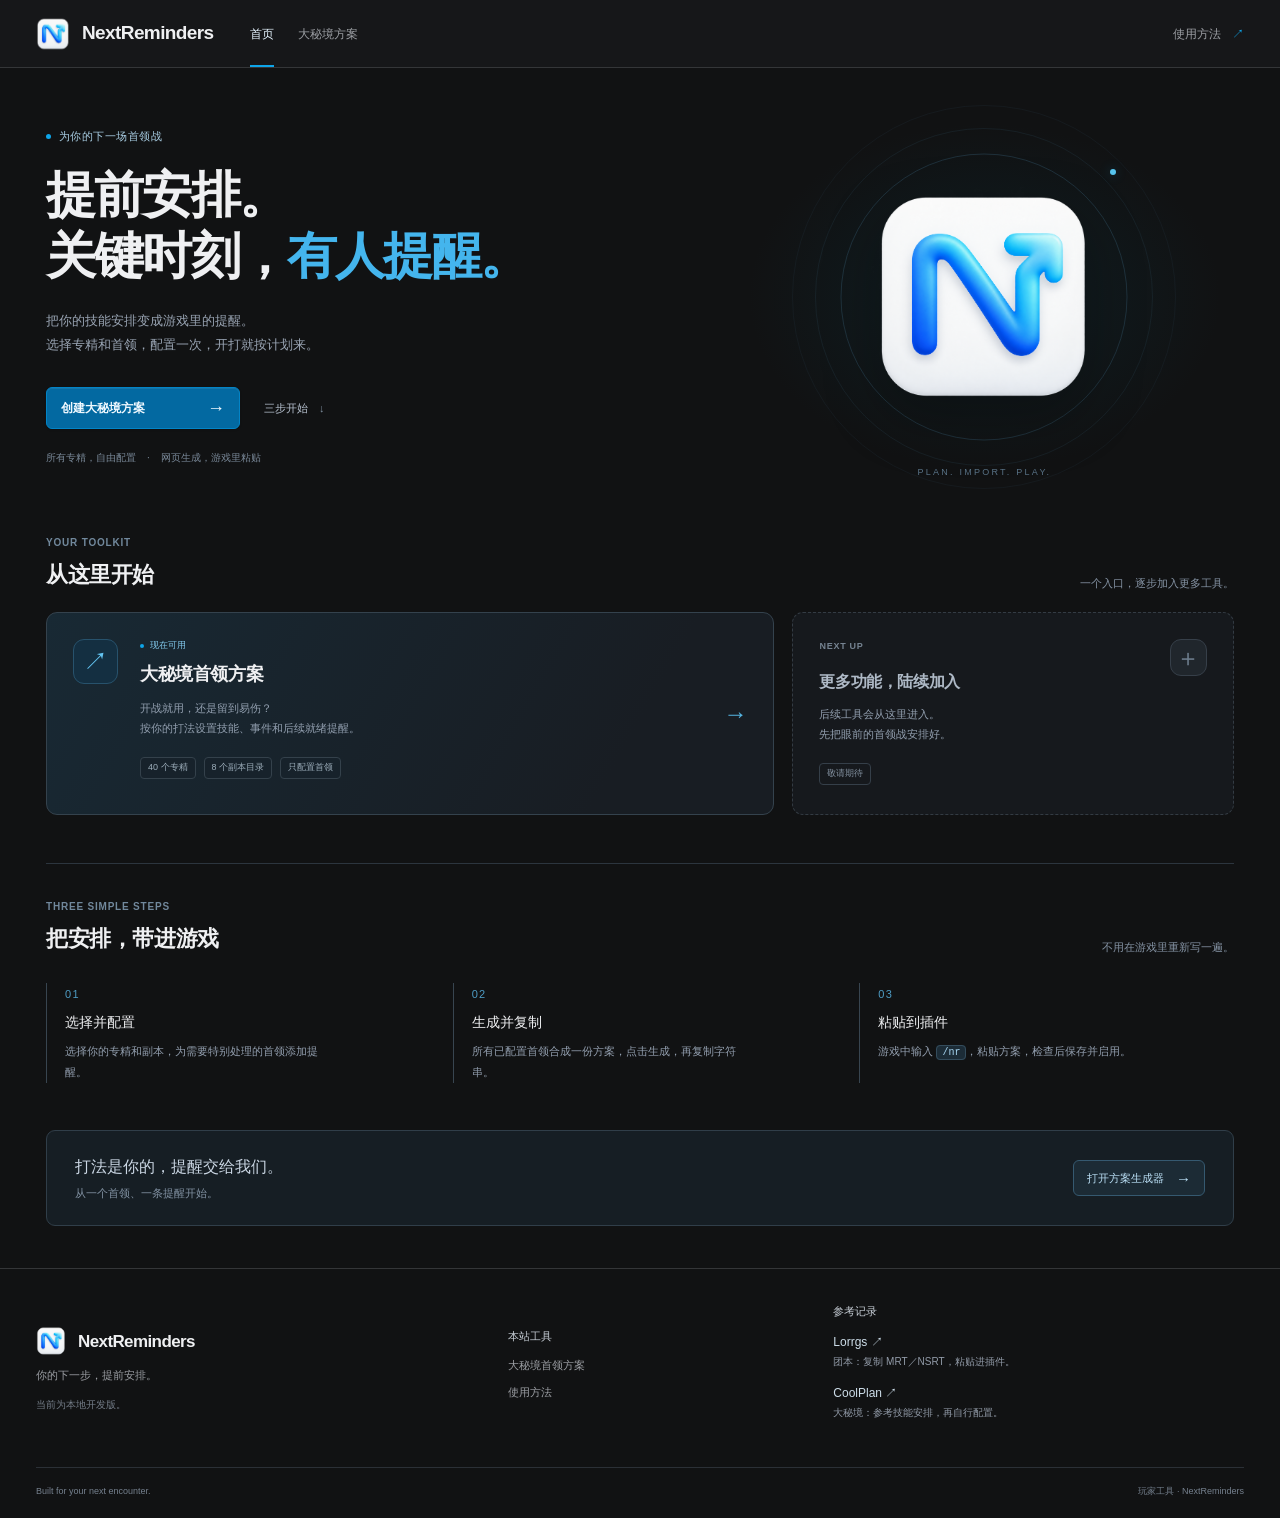
==== web/index.html @ 06bf4b4c "Initial import of NextReminders 0.3.5-dev Co-Authored-By: Claude Opus 5.5 <noreply@anthropic.com>" ====
<!doctype html>
<html lang="zh-CN"><head><meta charset="utf-8"><meta name="viewport" content="width=device-width,initial-scale=1"><title>NextReminders · 你的下一步，提前安排</title><meta name="description" content="为你的大秘境首领战设置个人技能提醒。选择专精、副本和机制，生成方案，粘贴进游戏。"><link rel="icon" href="assets/nextreminders-logo-v2.png"><link rel="stylesheet" href="style.css"></head>
<body class="home-page">
  <header class="topbar"><a class="brand" href="./"><img class="brand-icon" src="assets/nextreminders-logo-v2.png" alt="">NextReminders</a><nav class="site-nav" aria-label="主导航"><a href="./" aria-current="page">首页</a><a href="mplus.html">大秘境方案</a></nav><a class="header-help" href="#how-it-works">使用方法 <span>↗</span></a></header>
  <main class="home-main">
    <section class="home-hero"><div class="hero-copy"><span class="home-kicker"><span class="small-dot"></span>为你的下一场首领战</span><h1>提前安排。<br>关键时刻，<em>有人提醒。</em></h1><p>把你的技能安排变成游戏里的提醒。<br>选择专精和首领，配置一次，开打就按计划来。</p><div class="hero-actions"><a class="primary-button" href="mplus.html"><span>创建大秘境方案</span><span>→</span></a><a class="plain-link" href="#how-it-works">三步开始 <span>↓</span></a></div><div class="hero-notes"><span>所有专精，自由配置</span><i>·</i><span>网页生成，游戏里粘贴</span></div></div><div class="hero-art" aria-hidden="true"><div class="orbit orbit-one"></div><div class="orbit orbit-two"></div><div class="orbit orbit-three"></div><img src="assets/nextreminders-logo-v2.png" alt=""><div class="orbit-point"></div><span class="art-caption">PLAN. IMPORT. PLAY.</span></div></section>
    <section class="home-tools" id="tools"><div class="home-section-heading"><div><span class="eyebrow">YOUR TOOLKIT</span><h2>从这里开始</h2></div><span>一个入口，逐步加入更多工具。</span></div><div class="tool-grid">
      <a class="tool-card available-tool" href="mplus.html"><div class="tool-icon" aria-hidden="true">↗</div><div class="tool-card-copy"><span class="available-tag"><span class="small-dot"></span>现在可用</span><h3>大秘境首领方案</h3><p>开战就用，还是留到易伤？<br>按你的打法设置技能、事件和后续就绪提醒。</p><div class="tool-meta"><span>40 个专精</span><span>8 个副本目录</span><span>只配置首领</span></div></div><span class="tool-arrow">→</span></a>
      <article class="tool-card future-tool"><div class="tool-icon" aria-hidden="true">＋</div><span class="eyebrow">NEXT UP</span><h3>更多功能，陆续加入</h3><p>后续工具会从这里进入。<br>先把眼前的首领战安排好。</p><span class="future-tag">敬请期待</span></article>
    </div></section>
    <section class="how-section" id="how-it-works"><div class="home-section-heading"><div><span class="eyebrow">THREE SIMPLE STEPS</span><h2>把安排，带进游戏</h2></div><span>不用在游戏里重新写一遍。</span></div><div class="how-grid"><article><span>01</span><h3>选择并配置</h3><p>选择你的专精和副本，为需要特别处理的首领添加提醒。</p></article><article><span>02</span><h3>生成并复制</h3><p>所有已配置首领合成一份方案，点击生成，再复制字符串。</p></article><article><span>03</span><h3>粘贴到插件</h3><p>游戏中输入 <code>/nr</code>，粘贴方案，检查后保存并启用。</p></article></div></section>
    <section class="home-close"><div><h2>打法是你的，提醒交给我们。</h2><p>从一个首领、一条提醒开始。</p></div><a class="secondary-button" href="mplus.html">打开方案生成器 <span>→</span></a></section>
  </main>
  <footer class="site-footer"><div class="footer-brand"><a class="brand" href="./"><img class="brand-icon" src="assets/nextreminders-logo-v2.png" alt="">NextReminders</a><p>你的下一步，提前安排。</p><small>当前为本地开发版。</small></div><div class="footer-column"><h2>本站工具</h2><a href="mplus.html">大秘境首领方案</a><a href="#how-it-works">使用方法</a></div><div class="footer-column external-tools"><h2>参考记录</h2><a href="https://lorrgs.io/" target="_blank" rel="noopener noreferrer"><strong>Lorrgs ↗</strong><span>团本：复制 MRT／NSRT，粘贴进插件。</span></a><a href="https://coolplan.team/" target="_blank" rel="noopener noreferrer"><strong>CoolPlan ↗</strong><span>大秘境：参考技能安排，再自行配置。</span></a></div><div class="footer-bottom"><span>Built for your next encounter.</span><span>玩家工具 · NextReminders</span></div></footer>
</body></html>
---- web/style.css ----
:root{color-scheme:dark;--bg:#111213;--surface:#1a1b1d;--raised:#25272a;--input:#131416;--line:#343638;--muted:#9c9fa4;--text:#eff0f2;--accent:#0ea5e9;--accent-bg:rgba(12,74,110,.4);--green:#95bbaa;--radius:10px}
*{box-sizing:border-box}body{margin:0;background:var(--bg);color:var(--text);font:14px/1.5 "Segoe UI","Microsoft YaHei",sans-serif}button,input,select,textarea{font:inherit}button,a{ -webkit-tap-highlight-color:transparent}button{cursor:pointer;color:inherit}button:disabled{cursor:default;opacity:.4}a{color:inherit;text-decoration:none}button,input,select,textarea{outline:none}button:focus-visible,a:focus-visible,input:focus-visible,select:focus-visible,textarea:focus-visible{outline:2px solid var(--accent);outline-offset:3px}button{transition:background .15s,border-color .15s}h1,h2,h3,p{margin:0}img{object-fit:cover}button:hover:not(:disabled){filter:brightness(1.12)}[hidden]{display:none!important}.muted{color:var(--muted)}.eyebrow{font-size:11px;font-weight:600;letter-spacing:.08em;color:var(--muted)}
.topbar{height:68px;padding:0 36px;display:flex;align-items:center;gap:24px;border-bottom:1px solid var(--line);background:#161719}.brand{display:flex;align-items:center;gap:12px;font-size:19px;font-weight:700;letter-spacing:-.6px}.brand-mark{display:inline-flex;position:relative;align-items:center;justify-content:center;width:30px;height:31px;border-radius:8px;background:var(--accent);color:#082f49;font-size:21px;letter-spacing:-2px;padding-right:2px}.brand-mark span{position:absolute;right:4px;bottom:5px;width:4px;height:4px;background:#082f49;border-radius:50%}.header-divider{width:1px;height:20px;background:var(--line)}.header-title{font-size:13px;color:var(--muted)}.header-right{margin-left:auto;display:flex;align-items:center;gap:26px;font-size:12px;color:var(--muted)}.header-right a span{margin-left:5px;color:var(--accent)}.preview-tag{border:1px solid var(--line);border-radius:5px;padding:4px 8px;font-size:10px;letter-spacing:.04em}
main{max-width:1552px;margin:0 auto;padding:28px 36px 76px}.spec-section{padding-bottom:23px}.spec-top{display:flex;align-items:center;justify-content:space-between;margin-bottom:20px}.selected-spec{display:flex;gap:14px;align-items:center}.selected-spec>img{width:52px;height:52px;border:1px solid #505459;border-radius:9px}.selected-spec h1{font-size:23px;line-height:1.45;letter-spacing:-.6px}.selected-spec p{font-size:12px;color:var(--muted)}.selected-spec .eyebrow{display:none}.flow{display:flex;align-items:center;gap:16px;font-size:11px;color:var(--muted)}.flow b{font-size:10px;color:var(--accent);margin-right:7px;font-weight:500}.flow i{font-style:normal;color:#62666b}.selector-line{display:flex;align-items:center;gap:18px;min-height:40px;margin-top:9px}.selector-label{width:34px;color:var(--muted);font-size:12px;flex-shrink:0}.role-tabs{display:flex;gap:6px}.role-tabs button{border:1px solid var(--line);border-radius:6px;background:var(--surface);padding:5px 17px;font-size:12px;color:var(--muted)}.role-tabs button[aria-pressed=true]{background:var(--accent-bg);border-color:#0284c7;color:#e0f2fe}.role-tabs .role-count{font-size:10px;opacity:.65;margin-left:8px}.spec-icons{display:flex;align-items:center;flex-wrap:wrap;gap:9px}.spec-button{position:relative;background:transparent;border:1px solid transparent;border-radius:9px;padding:4px;display:flex;align-items:center;justify-content:center;line-height:1}.spec-button img{width:30px;height:30px;border:1.5px solid var(--class-color);border-radius:6px}.spec-button[aria-pressed=true]{border:1.5px solid var(--accent);background:var(--accent-bg);box-shadow:0 0 0 1px #0ea5e914}.spec-button[aria-pressed=true]:after{content:"";position:absolute;bottom:-6px;left:calc(50% - 2px);width:4px;height:4px;border-radius:50%;background:var(--accent)}.spec-count{margin-left:8px;font-size:11px;white-space:nowrap}
.dungeon-tabs{display:flex;gap:7px;padding:17px 0;border-top:1px solid var(--line);border-bottom:1px solid var(--line)}.dungeon-tab{min-width:0;flex:1;display:flex;align-items:center;gap:9px;border:1px solid transparent;border-radius:7px;background:transparent;color:#a9adb3;padding:7px 8px;text-align:left;line-height:1.2;font-size:12px;font-weight:600}.dungeon-tab img{width:30px;height:23px;border-radius:4px;filter:saturate(.72)}.dungeon-tab[aria-pressed=true]{background:rgba(12,74,110,.4);color:#e0f2fe;border-color:#0284c7;box-shadow:inset 0 1px #ffffff06}.dungeon-tab[aria-pressed=true] img{filter:none}.dungeon-tab:hover{background:var(--raised)}.dungeon-tab[aria-pressed=true]:hover{background:rgba(12,74,110,.65)}.dungeon-title{display:flex;align-items:center;justify-content:space-between;padding:24px 0}.dungeon-identity{display:flex;align-items:center;gap:14px}.dungeon-identity>img{width:74px;height:46px;border-radius:7px;border:1px solid #44484d}.dungeon-title h2{font-size:22px;letter-spacing:-.4px}.dungeon-title p{font-size:11px;color:var(--muted);margin-top:3px}.scope-note{color:var(--muted);font-size:11px}
.workspace{display:grid;grid-template-columns:224px minmax(0,1fr) 290px;gap:22px;align-items:start}.boss-sidebar{padding-top:4px}.sidebar-heading{display:flex;align-items:center;justify-content:space-between;margin-bottom:12px;padding:0 4px}.sidebar-heading .muted{font-size:11px}.boss-sidebar nav{display:flex;flex-direction:column;gap:8px}.boss-button{display:flex;align-items:center;gap:11px;width:100%;background:var(--surface);border:1px solid var(--line);border-radius:9px;text-align:left;padding:13px 12px;min-height:77px}.boss-button img{width:38px;height:38px;border-radius:50%;border:1px solid #505359;flex-shrink:0}.boss-button .boss-info{min-width:0;flex:1}.boss-button strong{display:block;font-size:12px;font-weight:600;line-height:1.35}.boss-button small{display:block;color:var(--muted);font-size:10px;margin-top:5px}.boss-button .boss-count{font-size:10px;color:var(--muted);display:none}.boss-button[aria-pressed=true]{border-color:#0284c7;background:rgba(12,74,110,.3);box-shadow:inset 2px 0 #0ea5e9,inset 0 1px #ffffff06}.boss-button[aria-pressed=true] strong{color:#e0f2fe}.boss-button[aria-pressed=true] small{color:#9dcce6}.sidebar-foot{display:flex;gap:7px;align-items:center;font-size:10px;color:var(--muted);margin-top:18px;padding:0 5px}.small-dot{width:5px;height:5px;border-radius:50%;background:var(--accent);display:inline-block;flex-shrink:0}
.boss-editor{min-width:0;border:1px solid var(--line);border-radius:var(--radius);background:var(--surface);overflow:hidden}.boss-heading{display:flex;align-items:center;gap:13px;padding:21px 22px}.boss-heading img{width:43px;height:43px;border-radius:8px;border:1px solid #50545b}.boss-heading h2{font-size:18px;line-height:1.4;margin-top:3px;letter-spacing:-.3px}.boss-heading .eyebrow{color:#b2b7bd;font-size:10px}.outline-tag{color:var(--muted);border:1px solid var(--line);border-radius:5px;padding:3px 7px;font-size:10px;margin-left:auto;white-space:nowrap}.mechanism-bar{margin:0 22px;border-top:1px solid var(--line);border-bottom:1px solid var(--line);padding:13px 0;display:flex;align-items:center;justify-content:space-between;gap:8px;font-size:11px;color:var(--muted)}.mechanism-bar>div{display:flex;gap:8px;align-items:center;flex-wrap:wrap}.mechanism-dot{background:var(--green);height:5px;width:5px;border-radius:50%;margin-right:1px}.mechanism-bar #mechanismChips{display:flex;gap:5px}.chip{background:#1c2830;border:1px solid #344957;border-radius:4px;padding:2px 7px;font-size:10px;color:#bdd8e8}.text-button{border:0;background:transparent;padding:0;color:var(--muted);font-size:11px;white-space:nowrap}.text-button span{margin-left:3px}.mechanism-help{margin:0 22px;padding:13px 0;color:var(--muted);font-size:11px;line-height:1.8;border-bottom:1px solid var(--line)}.rules-heading{display:flex;align-items:center;justify-content:space-between;padding:18px 22px 13px;gap:10px}.rules-heading h3{font-size:13px;white-space:nowrap}.rules-heading h3 span{font-size:11px;color:var(--muted);margin-left:6px;font-weight:400}.rules-heading>div{display:flex;align-items:center;gap:10px}.sample-tag{font-size:10px;color:#a5a9af}.secondary-button{display:inline-flex;align-items:center;justify-content:center;gap:5px;border:1px solid #355970;border-radius:6px;background:#1c2b35;padding:6px 10px;font-size:11px;color:#badff5}.secondary-button>span{font-size:15px;line-height:1}
.rule{margin:0 22px 11px;padding:13px 14px;border:1px solid #3b3e43;border-radius:8px;background:#202225}.rule-top{display:flex;align-items:center;gap:10px;margin-bottom:11px}.rule-icon{width:31px;height:31px;border-radius:5px;border:1px solid #4c525a;background:#2d3136}.action-label{font-size:12px;font-weight:600}.action-meta{font-size:9px;color:var(--muted);margin-top:2px}.rule-order{color:#717780;font-size:10px;margin-left:auto}.remove{border:0;border-radius:4px;background:transparent;color:#848b95;padding:2px 4px;font-size:17px;line-height:1;margin-left:7px}.rule-fields{display:grid;grid-template-columns:minmax(130px,1.6fr) minmax(65px,.8fr) minmax(59px,.6fr) minmax(59px,.6fr);gap:8px}.field label{display:block;font-size:10px;color:var(--muted);margin-bottom:4px}.field input,.field select{background:var(--input);border:1px solid #3b3e43;border-radius:5px;color:#dce0e5;width:100%;height:30px;padding:4px 8px;font-size:11px;min-width:0}.unit-field{position:relative}.unit-field input{padding-right:23px}.unit-field>span{position:absolute;right:8px;top:7px;font-size:10px;color:var(--muted);pointer-events:none}.rule-options{display:flex;align-items:center;justify-content:space-between;margin-top:11px;gap:9px}.ready-label{color:var(--muted);font-size:10px;display:flex;align-items:center;gap:6px}.ready-label input{width:12px;height:12px;margin:0;accent-color:var(--accent)}.advanced{font-size:10px;color:#9da3ad}.advanced summary{cursor:pointer;list-style:none}.advanced summary:after{content:" ⌄"}.advanced[open] summary:after{content:" ⌃"}.advanced-fields{display:grid;grid-template-columns:1fr 1.3fr;gap:8px;margin-top:12px}.advanced[open]{width:100%}.rule-options:has(.advanced[open]){flex-wrap:wrap}.empty-state{margin:0 22px 18px;border:1px dashed #484c52;border-radius:8px;text-align:center;padding:38px 18px}.empty-state>span{display:inline-flex;align-items:center;justify-content:center;background:#292c30;color:var(--accent);width:38px;height:38px;border-radius:50%;font-size:24px;margin-bottom:12px}.empty-state h3{font-size:13px}.empty-state p{color:var(--muted);font-size:11px;margin:8px 0 18px}.editor-bottom{margin-top:17px;border-top:1px solid var(--line);padding:13px 22px;display:flex;justify-content:space-between;gap:10px;color:var(--muted);font-size:10px}.editor-bottom .text-button{font-size:10px;color:#bbc2cb}
.export-panel{border:1px solid var(--line);border-radius:var(--radius);background:var(--surface);padding:20px}.export-panel>h2{font-size:18px;margin-top:5px;letter-spacing:-.3px}.export-context{display:flex;align-items:center;gap:6px;margin-top:17px;font-size:10px;color:var(--muted)}.export-context img{width:18px;height:18px;border:1px solid #555b63;border-radius:4px}.export-context strong{font-weight:500;color:#d0d5dc}.export-stats{display:flex;gap:34px;border-top:1px solid var(--line);border-bottom:1px solid var(--line);padding:16px 0;margin-top:17px}.export-stats>div{display:flex;gap:10px;align-items:center}.export-stats strong{font-size:24px;line-height:1;color:#e9edf2;font-weight:600}.export-stats span{color:var(--muted);font-size:10px}.export-description{font-size:10px;color:var(--muted);margin:14px 0}.primary-button{border:1px solid #0284c7;border-radius:6px;background:#0369a1;box-shadow:inset 0 1px #ffffff12,0 1px 2px #0003;color:#f0f9ff;display:flex;align-items:center;justify-content:space-between;width:100%;padding:10px 13px;font-size:12px;font-weight:700}.primary-button>span:last-child{font-size:18px;line-height:1;font-weight:400}.output-box{margin-top:13px;border:1px solid #363b42;border-radius:7px;background:var(--input);height:133px;overflow:hidden}.output-box #outputEmpty{height:100%;display:flex;align-items:center;justify-content:center;flex-direction:column;gap:7px;color:#858c96}.output-box #outputEmpty>span{font-size:20px;font-family:Consolas,monospace;color:#6a727d}.output-box #outputEmpty p{font-size:10px}.output-box textarea{display:block;border:0;background:transparent;width:100%;height:100%;resize:none;padding:10px;font:10px/1.8 Consolas,monospace;color:#c1c9d5;overflow-wrap:anywhere}.copy-button{width:100%;border:1px solid #355166;border-radius:6px;background:#1c2933;padding:8px;font-size:11px;color:#bfd9ec;margin-top:9px}.status{font-size:10px;color:var(--muted);text-align:center;min-height:16px;margin:10px 0 0}.status.error{color:#eea99f}.import-steps{border-top:1px solid var(--line);margin-top:17px;padding-top:14px}.import-steps h3{font-size:11px;color:#c5ccd5;font-weight:500;margin-bottom:10px}.import-steps p{font-size:10px;color:var(--muted);display:flex;gap:8px;align-items:center;margin:7px 0}.import-steps p span{display:inline-flex;align-items:center;justify-content:center;width:16px;height:16px;border-radius:50%;border:1px solid #4b515a;font-size:9px;color:#aeb8c5}.import-steps code{font-size:10px;color:#cbd5e2;border:1px solid #454e5a;border-radius:3px;padding:0 4px;margin:0 -3px}footer{display:flex;align-items:center;justify-content:space-between;font-size:10px;color:#7d8795;margin-top:29px;padding:18px 0;border-top:1px solid #2d323a}footer i{font-style:normal;padding:0 9px}.prototype-banner{position:fixed;z-index:10;bottom:16px;left:50%;transform:translateX(-50%);display:flex;align-items:center;gap:12px;white-space:nowrap;border:1px solid #505965;border-radius:8px;background:#21262bee;padding:9px 15px;box-shadow:0 4px 22px #0007;font-size:10px;color:#a8b2bf;backdrop-filter:blur(12px)}.prototype-banner strong{font-size:10px;font-weight:500;color:#dce4ef}.prototype-banner a{border-left:1px solid #4b5563;padding-left:12px;color:#c6d2e0}
@media(min-width:1500px){.workspace{grid-template-columns:244px minmax(0,1fr) 310px;gap:24px}.rule{padding:15px 17px}.rule-fields{gap:12px}.rule-fields input,.rule-fields select{height:33px}.boss-button{min-height:81px}.export-panel{padding:22px}.output-box{height:157px}}
@media(max-width:1180px){main{padding:23px 24px 76px}.topbar{padding:0 24px}.workspace{grid-template-columns:200px minmax(0,1fr) 252px;gap:16px}.rule,.mechanism-bar{margin-left:16px;margin-right:16px}.rules-heading,.boss-heading{padding-left:16px;padding-right:16px}.rule{padding:12px}.rule-fields{grid-template-columns:minmax(100px,1.5fr) minmax(52px,.75fr) minmax(48px,.6fr) minmax(48px,.6fr);gap:6px}.field input,.field select{font-size:10px;padding-left:6px}.export-panel{padding:16px}.export-stats{gap:16px}.boss-button{padding:12px 10px}.flow{gap:9px;font-size:10px}.scope-note{font-size:10px}.dungeon-tab{gap:6px;padding:6px;font-size:10px}.dungeon-tab img{width:24px;height:20px}.sample-tag{display:none}.spec-count{display:none}.outline-tag{display:none}.boss-heading h2{font-size:16px}.mechanism-bar{font-size:10px}.chip{font-size:9px}}
@media(max-width:1000px){.workspace{grid-template-columns:200px minmax(0,1fr)}.export-sidebar{grid-column:2}.export-panel{display:grid;grid-template-columns:minmax(0,1fr) minmax(0,1fr);column-gap:24px}.export-panel>.eyebrow,.export-panel>h2,.export-context,.export-stats,.export-description,.primary-button,.status{grid-column:1}.output-box{grid-column:2;grid-row:1/7;height:180px;margin-top:0}.copy-button{grid-column:2;grid-row:7;margin-top:0;align-self:start}.import-steps{grid-column:1/-1;display:flex;align-items:center;gap:20px;margin-top:13px}.import-steps h3{margin:0}.flow{display:none}.dungeon-tabs{flex-wrap:wrap}.dungeon-tab{flex:0 0 calc(25% - 6px);font-size:12px;padding:8px}.dungeon-tab img{width:30px;height:23px}.boss-heading h2{font-size:18px}.rule-fields{font-size:11px;gap:8px}.sample-tag{display:inline}}
@media(max-width:680px){.topbar{height:60px;padding:0 16px;gap:10px}.header-title,.header-divider,.header-right>a{display:none}.header-right{gap:0}.brand{font-size:17px}main{padding:22px 16px 90px}.selected-spec h1{font-size:21px}.selector-line{gap:10px}.role-tabs button{padding:6px 9px}.role-count{display:none}.spec-icons{gap:5px}.spec-button img{width:28px;height:28px}.dungeon-tabs{gap:5px;padding:13px 0}.dungeon-tab{flex:0 0 calc(50% - 3px);font-size:11px}.scope-note{display:none}.dungeon-title{padding:19px 0}.workspace{display:flex;flex-direction:column;gap:17px}.boss-sidebar,.boss-editor,.export-sidebar{width:100%}.boss-sidebar nav{display:grid;grid-template-columns:1fr 1fr;gap:7px}.boss-button{min-height:71px;padding:10px;gap:8px}.boss-button img{width:31px;height:31px}.boss-button strong{font-size:10px}.boss-button small{font-size:9px}.sidebar-foot{display:none}.boss-heading h2{font-size:16px}.boss-heading{padding:18px 16px}.mechanism-bar{flex-wrap:wrap}.rule-fields{grid-template-columns:1.5fr .85fr}.rule{margin-bottom:10px}.rules-heading{padding:16px}.rule-options{align-items:flex-start}.editor-bottom{flex-wrap:wrap;padding:12px 16px}.export-panel{display:block;padding:20px}.output-box{height:133px;margin-top:13px}.copy-button{margin-top:9px}.import-steps{display:block}.import-steps h3{margin-bottom:10px}.export-stats{gap:40px}.sample-tag{display:none}footer{display:block;font-size:9px;margin-top:20px}footer>span{display:block;margin-top:4px}.prototype-banner{bottom:10px;gap:8px;padding:8px 10px;max-width:calc(100% - 20px);white-space:normal;font-size:9px}.prototype-banner>span:not(.small-dot){display:none}}

/* Shared site navigation and footer. */
.catalog-status{margin:13px 0 0 52px;font-size:10px;color:#91a3b5;line-height:1.7}
.spell-picker{margin:0 0 12px;font-size:11px;color:#b7d6eb}.spell-picker>summary{cursor:pointer;list-style:none;font-weight:500}.spell-picker>summary:after{content:" ⌄";color:#89a4ba}.spell-picker[open]>summary:after{content:" ⌃"}.spell-picker>summary>span{font-size:9px;color:#8394a5;margin-left:7px}.burst-grid{display:grid;grid-template-columns:repeat(2,minmax(0,1fr));gap:7px;margin-top:11px}.spell-pick{display:flex;align-items:center;gap:8px;text-align:left;background:#18242d;border:1px solid #354956;border-radius:6px;padding:8px;min-width:0}.spell-pick img{width:29px;height:29px;border-radius:4px;flex-shrink:0}.spell-pick>span{min-width:0}.spell-pick strong{display:block;font-size:11px;font-weight:500;line-height:1.4;color:#dce9f4;overflow-wrap:anywhere}.spell-pick small{display:block;font-size:9px;margin-top:3px;color:#91a4b7}.spell-pick.is-selected{background:#12344a;border-color:#0ea5e9}.spell-picker>p{font-size:10px;color:#90a0b1;line-height:1.7;margin-top:10px}
.brand-icon{width:34px;height:34px;border-radius:9px;object-fit:contain}.site-nav{display:flex;align-items:center;gap:24px;height:100%;margin-left:12px;font-size:12px;color:var(--muted)}.site-nav a{display:flex;align-items:center;height:100%;position:relative}.site-nav a[aria-current=page]{color:#e5f4ff}.site-nav a[aria-current=page]:after{content:"";position:absolute;bottom:0;left:0;right:0;height:2px;background:var(--accent)}.header-help{margin-left:auto;font-size:12px;color:var(--muted)}.header-help span{color:var(--accent);padding-left:8px}.save-button{margin-left:auto;border:1px solid #365267;border-radius:6px;background:#1c2933;color:#d0e8f7;font-size:11px;padding:7px 13px}.planner-main{padding-bottom:34px}.site-footer{display:grid;grid-template-columns:1.5fr 1fr 1.4fr;gap:32px;max-width:1480px;margin:0 auto;padding:34px 36px 20px;border-top:1px solid var(--line);font-size:12px;color:var(--muted)}.footer-brand .brand{color:var(--text);font-size:17px}.footer-brand .brand-icon{width:30px;height:30px}.footer-brand>p{margin-top:11px;font-size:11px}.footer-brand>small{display:block;margin-top:13px;color:#747d88;font-size:10px}.footer-column h2{font-size:11px;color:#c6cdd5;font-weight:500;margin-bottom:13px}.footer-column>a{display:block;font-size:11px;margin-bottom:10px}.external-tools>a{margin-bottom:15px}.external-tools strong{font-size:12px;font-weight:500;color:#cddde9;display:block}.external-tools span{display:block;margin-top:3px;font-size:10px;color:#929ba8}.footer-bottom{grid-column:1/-1;display:flex;justify-content:space-between;border-top:1px solid #2b3036;padding-top:17px;font-size:9px;color:#75808e}

/* Visible explanation of the recurring reminder, separate from timing inputs. */
.action-editor{margin:0 0 12px;color:var(--muted);font-size:10px}.action-editor>summary,.wait-details>summary{cursor:pointer;list-style:none}.action-editor>summary:after,.wait-details>summary:after{content:" ⌄"}.action-editor[open]>summary:after,.wait-details[open]>summary:after{content:" ⌃"}.action-editor[open]{padding-bottom:12px;border-bottom:1px solid var(--line)}.ready-option{position:relative;display:flex;align-items:flex-start;gap:10px;margin-top:14px;padding:12px 11px;background:#18232b;border:1px solid #344b5d;border-radius:6px;cursor:pointer}.ready-option.is-on{background:#142c3c;border-color:#167cae}.ready-option.is-disabled{background:#24262a;border-color:#3c4147;cursor:default}.ready-option>input{position:absolute;opacity:0;width:1px;height:1px}.switch-track{position:relative;width:29px;height:17px;background:#48505b;border:1px solid #5d6671;border-radius:20px;flex-shrink:0;margin-top:1px;transition:background .15s}.switch-track:after{content:"";position:absolute;top:2px;left:2px;width:11px;height:11px;border-radius:50%;background:#d5dce5;transition:transform .15s}.ready-option input:checked+.switch-track{background:#0284c7;border-color:#0ea5e9}.ready-option input:checked+.switch-track:after{transform:translateX(11px);background:white}.ready-option input:focus-visible+.switch-track{outline:2px solid #7dd3fc;outline-offset:3px}.ready-copy{display:flex;flex-direction:column;gap:4px;flex:1;min-width:0}.ready-copy strong{font-size:11px;font-weight:600;color:#dbeef9}.ready-copy>span{font-size:10px;line-height:1.7;color:#a7bdcd}.ready-option.is-disabled .ready-copy strong,.ready-option.is-disabled .ready-copy>span{color:#929ca8}.ready-state{font-size:9px;color:#8ba1b1;white-space:nowrap;margin-top:2px}.is-on .ready-state{color:#7dd3fc}.wait-details{font-size:10px;color:#939fab;margin-top:11px}.wait-details summary>span{color:#697a8b;font-size:9px;margin-left:6px}.wait-details .field{margin-top:10px}

/* Home: one current tool, with room for future tools. */
.home-main{max-width:1260px;padding:0 36px 42px}.home-hero{display:grid;grid-template-columns:1.3fr 1fr;min-height:450px;align-items:center;gap:40px;padding:46px 0 52px}.home-kicker{display:flex;align-items:center;gap:8px;font-size:11px;color:#a8cde3;letter-spacing:.04em;margin-bottom:20px}.home-hero h1{font-size:50px;line-height:1.23;letter-spacing:-1.8px;font-weight:650}.home-hero h1 em{font-style:normal;color:#44b5ed}.hero-copy>p{color:#99a4b3;font-size:13px;line-height:1.9;margin-top:21px}.hero-actions{display:flex;align-items:center;gap:24px;margin-top:29px}.hero-actions .primary-button{width:194px;font-size:12px;padding:11px 14px}.plain-link{color:#bac5d3;font-size:11px}.plain-link span{padding-left:8px;color:#7d8e9f}.hero-notes{display:flex;gap:11px;align-items:center;font-size:10px;color:#798898;margin-top:21px}.hero-notes i{font-style:normal}.hero-art{position:relative;height:365px;display:flex;align-items:center;justify-content:center;background:radial-gradient(ellipse,#0b405047,transparent 67%)}.hero-art>img{position:relative;width:226px;height:226px;z-index:2;object-fit:contain;border-radius:52px;filter:drop-shadow(0 20px 28px #0004)}.orbit{position:absolute;top:50%;left:50%;transform:translate(-50%,-50%);border:1px solid #2b435345;border-radius:50%}.orbit-one{width:287px;height:287px;border-color:#31526770}.orbit-two{width:338px;height:338px}.orbit-three{width:384px;height:384px;border-color:#293c4a33}.orbit-point{position:absolute;width:6px;height:6px;background:#56c4ee;box-shadow:0 0 12px #0ea5e952;border-radius:50%;right:calc(50% - 132px);top:55px}.art-caption{position:absolute;bottom:0;color:#597286;letter-spacing:.25em;font-size:9px}.home-section-heading{display:flex;align-items:flex-end;justify-content:space-between;gap:25px;margin-bottom:21px}.home-section-heading h2{font-size:22px;letter-spacing:-.4px;margin-top:6px;font-weight:600}.home-section-heading .eyebrow{color:#71889c;font-size:10px}.home-section-heading>span{font-size:11px;color:#8492a3}.tool-grid{display:grid;grid-template-columns:1.65fr 1fr;gap:18px}.tool-card{position:relative;padding:26px;border:1px solid #34424d;border-radius:11px;background:#171e24}.available-tool{display:flex;gap:22px;align-items:flex-start;background:linear-gradient(120deg,#182934,#181d23 78%);transition:border-color .15s,background .15s}.available-tool:hover{border-color:#2383b2}.tool-icon{display:inline-flex;align-items:center;justify-content:center;width:45px;height:45px;background:#142f41;border:1px solid #27526c;border-radius:11px;color:#64c5f2;font-size:25px;flex-shrink:0}.available-tag{display:flex;align-items:center;gap:6px;font-size:9px;color:#82c9ec;margin-bottom:8px}.available-tag .small-dot{height:4px;width:4px}.tool-card h3{font-size:18px;letter-spacing:-.4px;font-weight:600}.tool-card p{color:#929faf;font-size:11px;line-height:1.9;margin-top:10px}.tool-meta{display:flex;flex-wrap:wrap;gap:8px;margin-top:18px}.tool-meta span{font-size:9px;color:#9cadba;padding:3px 7px;border:1px solid #34414b;border-radius:4px;background:#17222b}.tool-arrow{margin-left:auto;align-self:center;font-size:24px;color:#54b4e0}.future-tool{background:#16191d;border-style:dashed;border-color:#333b43;min-height:203px;padding-left:26px}.future-tool .tool-icon{float:right;width:37px;height:37px;background:#20262c;border-color:#363f49;color:#6d7d8d;font-size:24px}.future-tool .eyebrow{display:block;margin:1px 0 16px;color:#758391;font-size:9px}.future-tool h3{font-size:16px;color:#aeb9c6}.future-tag{display:inline-block;margin-top:18px;font-size:9px;color:#8391a0;border:1px solid #353f49;border-radius:4px;padding:3px 7px}.how-section{margin-top:48px;padding:31px 0;border-top:1px solid #2c353e}.how-grid{display:grid;grid-template-columns:repeat(3,1fr);gap:32px;margin-top:28px}.how-grid article{border-left:1px solid #384550;padding-left:18px}.how-grid article>span{font-size:11px;letter-spacing:.12em;color:#4e9cc4}.how-grid h3{font-size:14px;font-weight:500;margin-top:8px}.how-grid p{font-size:11px;color:#929eae;line-height:1.9;margin-top:8px;max-width:270px}.how-grid code{background:#1c2c37;border:1px solid #344c5c;border-radius:4px;padding:1px 5px;color:#a8d7f2;font-size:10px}.home-close{display:flex;align-items:center;justify-content:space-between;gap:24px;margin-top:16px;border:1px solid #303e49;border-radius:9px;background:#161e24;padding:24px 28px}.home-close h2{font-size:16px;font-weight:500;color:#cbd7e4}.home-close p{color:#8393a4;font-size:11px;margin-top:6px}.home-close .secondary-button{padding:9px 13px;gap:12px}
@media(max-width:1000px){.home-hero{gap:20px;min-height:410px}.home-hero h1{font-size:42px}.hero-art>img{width:187px;height:187px}.orbit-one{width:240px;height:240px}.orbit-two{width:289px;height:289px}.orbit-three{width:326px;height:326px}.hero-art{height:327px}.tool-card{padding:22px}.available-tool{gap:15px}.tool-card h3{font-size:16px}.tool-icon{width:37px;height:37px;font-size:21px}.hero-notes{font-size:9px}}
@media(max-width:680px){.brand-icon{width:29px;height:29px}.site-nav{gap:14px;margin-left:auto;font-size:10px}.header-help{display:none}.save-button{padding:6px 9px;font-size:10px;margin-left:5px}.topbar{gap:10px}.topbar .brand{font-size:14px;gap:7px}.site-footer{grid-template-columns:1fr 1fr;gap:23px;padding:27px 16px 20px}.footer-brand{grid-column:1/-1}.footer-column h2{margin-bottom:10px}.footer-bottom{gap:12px;line-height:1.8;font-size:8px}.home-main{padding:0 20px 28px}.home-hero{display:flex;flex-direction:column;align-items:stretch;gap:10px;padding:36px 0 30px}.home-kicker{margin-bottom:17px;font-size:10px}.home-hero h1{font-size:36px;line-height:1.3;letter-spacing:-1px}.hero-copy>p{font-size:12px}.hero-actions{gap:22px;margin-top:25px}.hero-art{height:235px;margin-top:18px;overflow:hidden}.hero-art>img{width:144px;height:144px;border-radius:34px}.orbit-one{width:193px;height:193px}.orbit-two{width:235px;height:235px}.orbit-three{width:285px;height:285px}.orbit-point{right:calc(50% - 92px);top:50px}.art-caption{font-size:8px;bottom:5px}.tool-grid{grid-template-columns:1fr;gap:13px}.tool-card{padding:20px}.future-tool{min-height:174px}.home-section-heading{align-items:start;gap:12px}.home-section-heading h2{font-size:21px}.home-section-heading>span{max-width:122px;font-size:10px;line-height:1.6}.how-section{margin-top:30px;padding:25px 0}.how-grid{grid-template-columns:1fr;gap:22px;margin-top:24px}.how-grid p{max-width:none}.home-close{padding:20px;flex-direction:column;align-items:flex-start;gap:17px}.home-close h2{font-size:14px}.home-close .secondary-button{width:100%;justify-content:space-between}.ready-option{gap:8px;padding:11px 9px}.ready-copy strong{font-size:11px}.ready-copy>span{font-size:10px}.ready-state{display:none}.planner-main{padding-bottom:25px}}
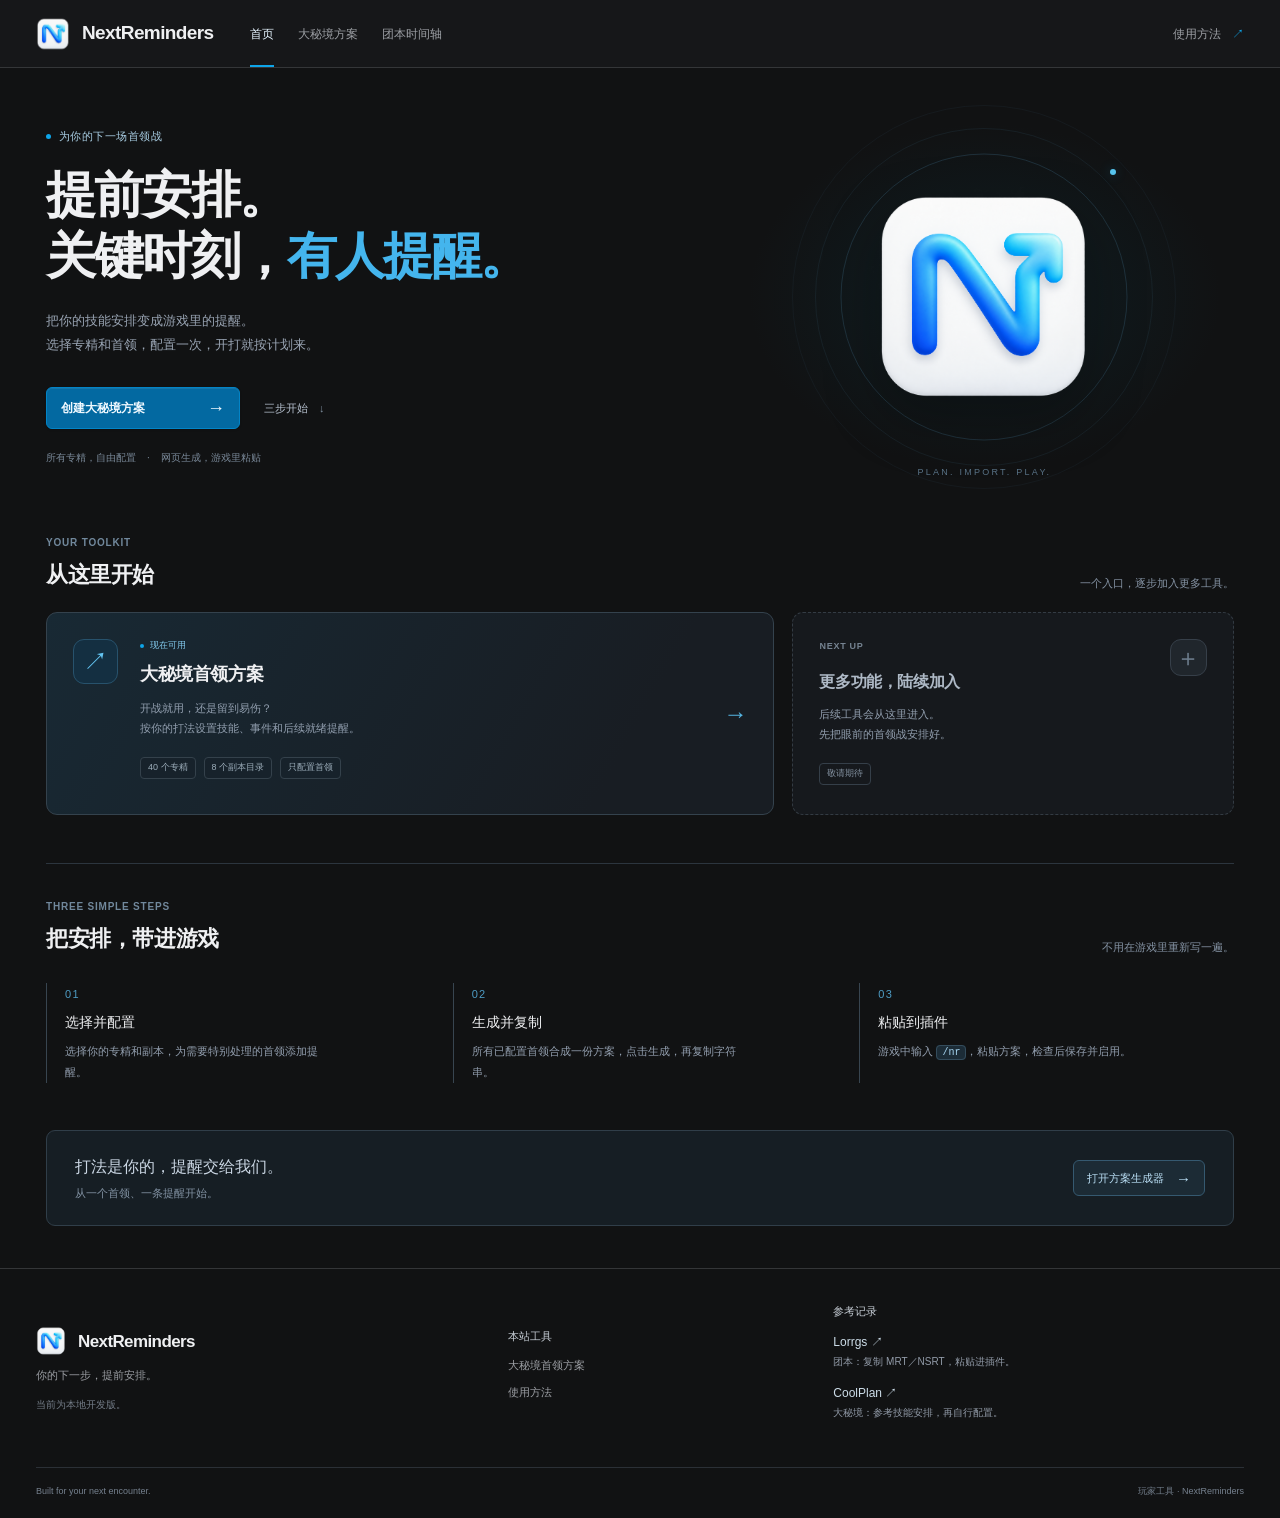
==== commit 2fad4f7c: "Local raid timeline editor (web/raid.html) and asset/boss-rule tools Co-Authored-By: Claude Opus 5.5" ====
--- a/web/index.html
+++ b/web/index.html
@@ -1,7 +1,7 @@
 <!doctype html>
 <html lang="zh-CN"><head><meta charset="utf-8"><meta name="viewport" content="width=device-width,initial-scale=1"><title>NextReminders · 你的下一步，提前安排</title><meta name="description" content="为你的大秘境首领战设置个人技能提醒。选择专精、副本和机制，生成方案，粘贴进游戏。"><link rel="icon" href="assets/nextreminders-logo-v2.png"><link rel="stylesheet" href="style.css"></head>
 <body class="home-page">
-  <header class="topbar"><a class="brand" href="./"><img class="brand-icon" src="assets/nextreminders-logo-v2.png" alt="">NextReminders</a><nav class="site-nav" aria-label="主导航"><a href="./" aria-current="page">首页</a><a href="mplus.html">大秘境方案</a></nav><a class="header-help" href="#how-it-works">使用方法 <span>↗</span></a></header>
+  <header class="topbar"><a class="brand" href="./"><img class="brand-icon" src="assets/nextreminders-logo-v2.png" alt="">NextReminders</a><nav class="site-nav" aria-label="主导航"><a href="./" aria-current="page">首页</a><a href="mplus.html">大秘境方案</a><a href="raid.html">团本时间轴</a></nav><a class="header-help" href="#how-it-works">使用方法 <span>↗</span></a></header>
   <main class="home-main">
     <section class="home-hero"><div class="hero-copy"><span class="home-kicker"><span class="small-dot"></span>为你的下一场首领战</span><h1>提前安排。<br>关键时刻，<em>有人提醒。</em></h1><p>把你的技能安排变成游戏里的提醒。<br>选择专精和首领，配置一次，开打就按计划来。</p><div class="hero-actions"><a class="primary-button" href="mplus.html"><span>创建大秘境方案</span><span>→</span></a><a class="plain-link" href="#how-it-works">三步开始 <span>↓</span></a></div><div class="hero-notes"><span>所有专精，自由配置</span><i>·</i><span>网页生成，游戏里粘贴</span></div></div><div class="hero-art" aria-hidden="true"><div class="orbit orbit-one"></div><div class="orbit orbit-two"></div><div class="orbit orbit-three"></div><img src="assets/nextreminders-logo-v2.png" alt=""><div class="orbit-point"></div><span class="art-caption">PLAN. IMPORT. PLAY.</span></div></section>
     <section class="home-tools" id="tools"><div class="home-section-heading"><div><span class="eyebrow">YOUR TOOLKIT</span><h2>从这里开始</h2></div><span>一个入口，逐步加入更多工具。</span></div><div class="tool-grid">
